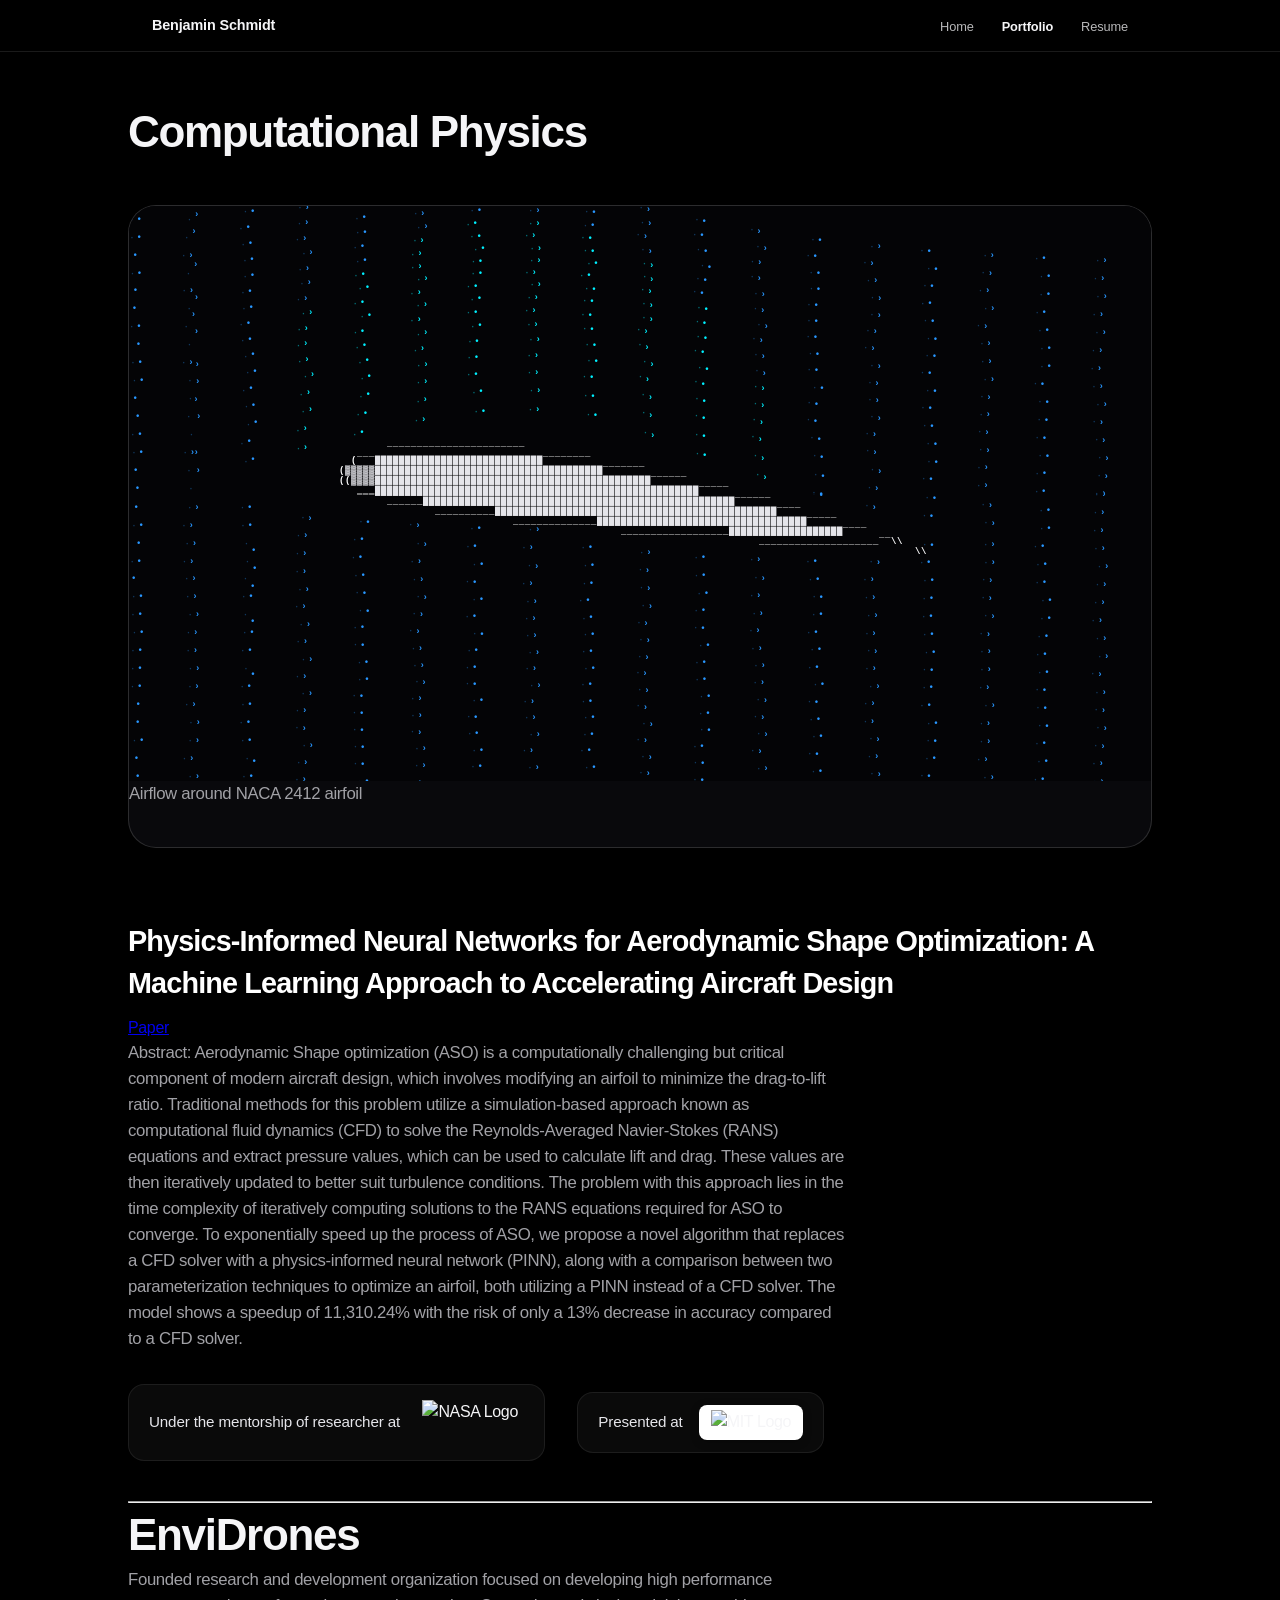
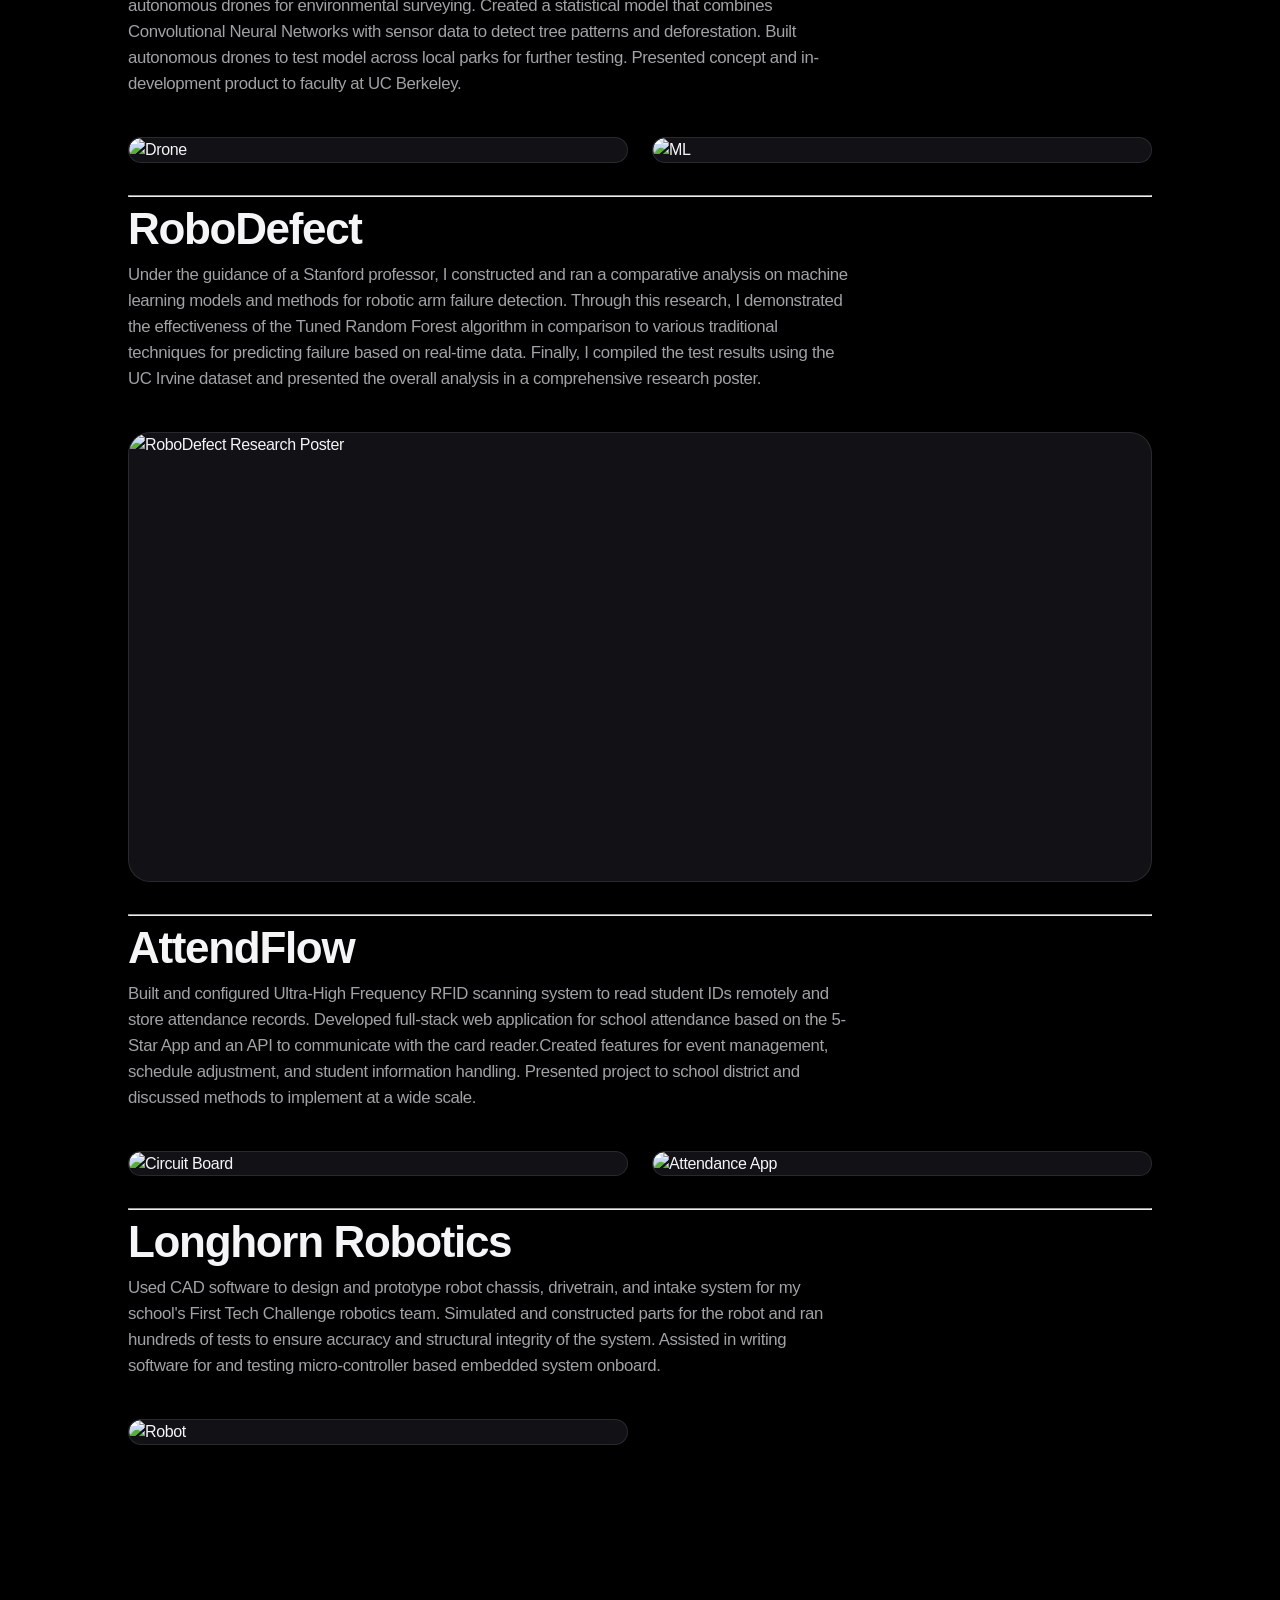
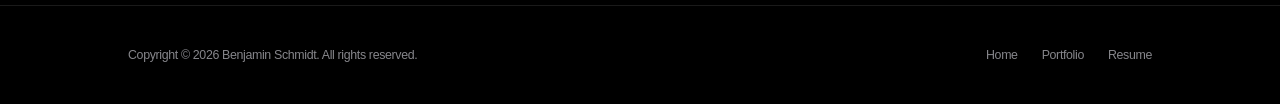
==== portfolio.html @ 420e0fbd "Add files via upload" ====
<!DOCTYPE html>
<html lang="en">

<head>
    <meta charset="UTF-8">
    <meta name="viewport" content="width=device-width, initial-scale=1.0">
    <title>Portfolio — Benjamin Schmidt</title>
    <meta name="description"
        content="Aerodynamic ASCII 2D Airfoil simulation & computational engineering portfolio by Benjamin Schmidt.">
    <link rel="stylesheet" href="style.css">
</head>

<body>
    <header class="apple-nav apple-nav-dark">
        <div class="nav-container">
            <a href="index.html" class="nav-brand">Benjamin Schmidt</a>
            <ul class="nav-menu">
                <li><a href="index.html" class="nav-link">Home</a></li>
                <li><a href="portfolio.html" class="nav-link active">Portfolio</a></li>
                <li><a href="resume.html" class="nav-link">Resume</a></li>
            </ul>
        </div>
    </header>

    <main class="apple-page-main">
        <div class="section-container">
            <div class="apple-page-header">

                <h1 class="apple-page-title">Computational Physics</h1>

                </p>
            </div>

            <div class="ascii-showcase-card">
                <div class="ascii-viewport-wrapper" id="canvasContainer">
                    <canvas id="asciiCanvas" class="ascii-canvas"></canvas>
                </div>
                <div class="sample-info-header">
                    <p class="sample-info-desc">
                        Airflow around NACA 2412 airfoil
                    </p>
                </div>
            </div>
            <section class="sample-info-section">
                <div class="sample-info-header">

                    <h4 class="sample-info-title">Physics-Informed Neural Networks for Aerodynamic Shape Optimization: A
                        Machine Learning Approach to Accelerating Aircraft Design
                    </h4> <a href="https://ieeexplore.ieee.org/document/11533008" target="_blank"
                        class="sample-info-header-link">Paper</a>
                    <p class="sample-info-desc">
                        Abstract: Aerodynamic Shape optimization (ASO) is a computationally challenging but critical
                        component of modern aircraft design, which involves modifying an airfoil to minimize the
                        drag-to-lift ratio. Traditional methods for this problem utilize a simulation-based approach
                        known as computational fluid dynamics (CFD) to solve the Reynolds-Averaged Navier-Stokes
                        (RANS) equations and extract pressure values, which can be used to calculate lift and drag.
                        These values are then iteratively updated to better suit turbulence conditions. The problem
                        with this approach lies in the time complexity of iteratively computing solutions to the
                        RANS equations required for ASO to converge. To exponentially speed up the process of ASO,
                        we propose a novel algorithm that replaces a CFD solver with a physics-informed neural
                        network (PINN), along with a comparison between two parameterization techniques to optimize
                        an airfoil, both utilizing a PINN instead of a CFD solver. The model shows a speedup of
                        11,310.24% with the risk of only a 13% decrease in accuracy compared to a CFD solver.
                    </p>
                    <div class="sample-info-affiliations">
                        <div class="affiliation-item">
                            <span class="affiliation-text">Under the mentorship of researcher at</span>
                            <div class="affiliation-logo-wrapper">
                                <img src="images/nasa_logo.png" alt="NASA Logo" class="affiliation-logo nasa-logo">
                            </div>
                        </div>
                        <div class="affiliation-item">
                            <span class="affiliation-text">Presented at</span>
                            <div class="affiliation-logo-wrapper logo-mit-bg">
                                <img src="images/mit_logo.png" alt="MIT Logo" class="affiliation-logo mit-logo">
                            </div>
                        </div>
                    </div>
                </div>
                <hr class="section-divider">

                <!-- EnviDrones Title Section -->


                <div class="apple-page-header">
                    <h1 class="apple-page-title">EnviDrones</h1>
                    <p class="sample-info-desc">
                        Founded research and development organization focused on developing high performance autonomous
                        drones for environmental surveying. Created a statistical model that combines Convolutional
                        Neural Networks with sensor data to detect tree patterns and deforestation. Built autonomous
                        drones to test model across local parks for further testing. Presented concept and
                        in-development product to faculty at UC Berkeley.
                    </p>
                </div>

                <div class="sample-info-grid" style="margin-bottom: 2rem;">
                    <div class="info-card" style="padding: 0; overflow: hidden;">
                        <img src="images/dronephoto.png" alt="Drone"
                            style="width: 100%; height: auto; display: block; border-radius: 12px;">
                    </div>
                    <div class="info-card" style="padding: 0; overflow: hidden;">
                        <img src="images/ML_model.jpg" alt="ML"
                            style="width: 100%; height: auto; display: block; border-radius: 12px;">
                    </div>
                </div>

                <hr class="section-divider">

                <!-- RoboDefect Title Section -->
                <div class="apple-page-header">
                    <h1 class="apple-page-title">RoboDefect</h1>
                    <p class="sample-info-desc">
                        Under the guidance of a Stanford professor, I constructed and ran a comparative analysis on
                        machine learning models and methods for robotic arm failure detection. Through this research, I
                        demonstrated the effectiveness of the Tuned Random Forest algorithm in comparison to various
                        traditional techniques for predicting failure based on real-time data. Finally, I compiled the
                        test results using the UC Irvine dataset and presented the overall analysis in a comprehensive
                        research poster.
                    </p>
                </div>

                <!-- RoboDefect Photo Box (Larger size container) -->
                <div class="sample-info-grid" style="margin-bottom: 2rem; grid-template-columns: 1fr;">
                    <div class="info-card" style="padding: 0; overflow: hidden; min-height: 450px;">
                        <img src="images/poster.png" alt="RoboDefect Research Poster"
                            style="width: 100%; height: 100%; object-fit: cover; display: block; border-radius: 12px;">
                    </div>
                </div>
                <hr class="section-divider">



                <div class="apple-page-header">
                    <h1 class="apple-page-title">AttendFlow</h1>
                    <p class="sample-info-desc">
                        Built and configured Ultra-High Frequency RFID scanning system to read student IDs remotely and
                        store attendance records. Developed full-stack web application for school attendance based on
                        the 5-Star App and an API to communicate with the card reader.Created features for event
                        management, schedule adjustment, and student information handling. Presented project to school
                        district and discussed methods to implement at a wide scale.
                    </p>
                </div>

                <div class="sample-info-grid" style="margin-bottom: 2rem;">
                    <div class="info-card" style="padding: 0; overflow: hidden;">
                        <img src="images/CircuitBoard.png" alt="Circuit Board"
                            style="width: 100%; height: auto; display: block; border-radius: 12px;">
                    </div>
                    <div class="info-card" style="padding: 0; overflow: hidden;">
                        <img src="images/AttendApp.png" alt="Attendance App"
                            style="width: 100%; height: auto; display: block; border-radius: 12px;">
                    </div>
                </div>
                <hr class="section-divider">
                <div class="apple-page-header">
                    <h1 class="apple-page-title">Longhorn Robotics</h1>
                    <p class="sample-info-desc">
                        Used CAD software to design and prototype robot chassis, drivetrain, and intake system for my
                        school's First Tech Challenge robotics team. Simulated and constructed parts for the robot and
                        ran hundreds of tests to ensure accuracy and structural integrity of the system. Assisted in
                        writing software for and testing micro-controller based embedded system onboard.

                    </p>
                </div>

                <div class="sample-info-grid" style="margin-bottom: 2rem;">
                    <div class="info-card" style="padding: 0; overflow: hidden;">
                        <img src="images/robot.png" alt="Robot"
                            style="width: 100%; height: auto; display: block; border-radius: 12px;">
                    </div>
                </div>
            </section>
        </div>
    </main>

    <footer class="apple-footer apple-footer-dark">
        <div class="footer-container">
            <div>Copyright &copy; 2026 Benjamin Schmidt. All rights reserved.</div>
            <ul class="footer-links">
                <li><a href="index.html">Home</a></li>
                <li><a href="portfolio.html">Portfolio</a></li>
                <li><a href="resume.html">Resume</a></li>
            </ul>
        </div>
    </footer>

    <script>
        class DecorativeNaca2412Engine {
            constructor(canvas) {
                this.canvas = canvas;
                this.ctx = canvas.getContext('2d');

                // Fixed Parameters
                this.alpha = 7.5; // Fixed 7.5 deg Angle of Attack
                this.numStreamlines = 32; // 32 continuous streamline channels
                this.particlesPerStreamline = 18; // 18 flowing points per streamline
                this.particles = [];

                this.cellW = 6;
                this.cellH = 10;
                this.cols = 0;
                this.rows = 0;

                this.init();
            }

            init() {
                this.resize();
                window.addEventListener('resize', () => this.resize());
                this.initParticles();
                this.animate();
            }

            resize() {
                const container = this.canvas.parentElement;
                const dpr = Math.min(window.devicePixelRatio || 1, 2);
                const rect = container.getBoundingClientRect();

                this.canvas.width = rect.width * dpr;
                this.canvas.height = rect.height * dpr;

                // High-density Monospace Grid metrics (6px x 10px) for wing body
                this.cellW = Math.max(5, Math.floor(6 * dpr));
                this.cellH = Math.max(9, Math.floor(10 * dpr));
                this.cols = Math.floor(this.canvas.width / this.cellW);
                this.rows = Math.floor(this.canvas.height / this.cellH);

                this.initParticles();
            }

            initParticles() {
                this.particles = [];
                for (let s = 0; s < this.numStreamlines; s++) {
                    const basePy = (s + 0.5) * (this.canvas.height / this.numStreamlines);
                    for (let p = 0; p < this.particlesPerStreamline; p++) {
                        const offsetPx = (p / this.particlesPerStreamline) * this.canvas.width;
                        this.particles.push({
                            streamlineIndex: s,
                            basePy: basePy,
                            px: (offsetPx + Math.random() * 8) % this.canvas.width,
                            speed: (0.42 + Math.random() * 0.05) * (this.canvas.width / 1000),
                            glyph: (p % 2 === 0) ? '•' : '›'
                        });
                    }
                }
            }

            // High-Resolution NACA 2412 Airfoil Geometry (m=0.02, p=0.4, t=0.12)
            sampleNaca2412(px, py) {
                const cx = this.canvas.width * 0.35;
                const cy = this.canvas.height * 0.50;
                const chord = this.canvas.width * 0.58; // Takes up 58% of canvas space!

                const relX = px - cx;
                const relY = py - cy;

                const rad = (this.alpha * Math.PI) / 180;
                // Rotate coordinates by 7.5 deg Angle of Attack
                const rotX = relX * Math.cos(rad) + relY * Math.sin(rad);
                const rotY = -relX * Math.sin(rad) + relY * Math.cos(rad);

                // Normalized chord coordinate (0 = LE, 1 = TE)
                const xc = rotX / chord + 0.25;
                if (xc < 0 || xc > 1.0) {
                    return { isInside: false, isBorder: false, xc: -1 };
                }

                const m = 0.02;
                const p = 0.4;
                const t = 0.12;

                // NACA Thickness Distribution
                const yt = 5 * t * (
                    0.2969 * Math.sqrt(xc) -
                    0.1260 * xc -
                    0.3516 * Math.pow(xc, 2) +
                    0.2843 * Math.pow(xc, 3) -
                    0.1015 * Math.pow(xc, 4)
                ) * chord;

                // NACA 2412 Camber Line
                let yc = 0;
                if (xc < p) {
                    yc = (m / (p * p)) * (2 * p * xc - xc * xc) * chord;
                } else {
                    yc = (m / Math.pow(1 - p, 2)) * ((1 - 2 * p) + 2 * p * xc - xc * xc) * chord;
                }

                const upperY = -yc - yt;
                const lowerY = -yc + yt;

                const isInside = rotY >= upperY && rotY <= lowerY;
                const distUpper = Math.abs(rotY - upperY);
                const distLower = Math.abs(rotY - lowerY);
                const minDist = Math.min(distUpper, distLower);
                const isBorder = minDist < (this.cellH * 0.80);

                return { isInside, isBorder, xc, rotY, upperY, lowerY, distUpper, distLower };
            }

            // Infinitely Smooth C-Infinity Aerodynamic Streamline Physics
            getSmoothStreamlinePos(px, basePy) {
                const cx = this.canvas.width * 0.35;
                const cy = this.canvas.height * 0.50;
                const chord = this.canvas.width * 0.58;

                const relX = (px - cx) / chord;
                const relY = (basePy - cy) / chord;

                let defY = 0;
                let speedBoost = 1.0;

                // Upper Suction Surface Deflection (Smooth Gaussian Curve)
                if (relY < 0 && relX > -0.5 && relX < 0.9) {
                    const crestDistX = relX - 0.05;
                    const crestDistY = relY * 1.5 + 0.1;
                    const crestBoost = Math.exp(-(crestDistX * crestDistX * 5.0 + crestDistY * crestDistY * 3.5));
                    defY -= crestBoost * (this.canvas.height * 0.14);
                    speedBoost += crestBoost * 0.65;
                }
                // Lower Pressure Surface Deflection (Smooth Compression)
                else if (relY >= 0 && relX > -0.4 && relX < 0.8) {
                    const lowerDistX = relX - 0.1;
                    const lowerDistY = relY * 1.5 - 0.1;
                    const compression = Math.exp(-(lowerDistX * lowerDistX * 4.5 + lowerDistY * lowerDistY * 3.0));
                    defY += compression * (this.canvas.height * 0.04);
                    speedBoost *= (1 - compression * 0.15);
                }

                // Downwash Deflection past Trailing Edge (Smooth Rational Sigmoid)
                if (relX > 0.20) {
                    const wakeX = relX - 0.20;
                    const downwash = (wakeX / (wakeX + 0.55)) * (this.canvas.height * 0.12);
                    defY += downwash;
                }

                return { py: basePy + defY, speedBoost };
            }

            updateParticles() {
                if (this.isPaused) return;

                for (const p of this.particles) {
                    const flow = this.getSmoothStreamlinePos(p.px, p.basePy);

                    // Continuous floating-point horizontal advancement
                    p.px += p.speed * flow.speedBoost * 2.2;

                    // Continuous wrap-around to restart along the exact same streamline
                    if (p.px >= this.canvas.width) {
                        p.px = 0;
                    }
                }
            }

            render() {
                // Dark obsidian canvas background
                this.ctx.fillStyle = '#040406';
                this.ctx.fillRect(0, 0, this.canvas.width, this.canvas.height);

                const fontSize = Math.floor(this.cellH * 0.95);
                this.ctx.font = `600 ${fontSize}px ui-monospace, SFMono-Regular, Menlo, Consolas, monospace`;
                this.ctx.textBaseline = 'top';

                // 1. RENDER SOLID HIGH-RESOLUTION NACA 2412 AIRFOIL WING BODY
                for (let r = 0; r < this.rows; r++) {
                    for (let c = 0; c < this.cols; c++) {
                        const px = (c + 0.5) * this.cellW;
                        const py = (r + 0.5) * this.cellH;
                        const sample = this.sampleNaca2412(px, py);

                        if (sample.isInside) {
                            let ch = '';
                            let color = '';

                            if (sample.isBorder) {
                                if (sample.xc < 0.03) ch = '(';
                                else if (sample.xc > 0.94) ch = '\\';
                                else if (sample.distUpper < sample.distLower) ch = '¯';
                                else ch = '_';
                                color = '#ffffff';
                            } else {
                                ch = sample.xc < 0.06 ? '▓' : '█';
                                color = '#e5e5ea';
                            }

                            if (ch) {
                                this.ctx.fillStyle = color;
                                this.ctx.fillText(ch, c * this.cellW, r * this.cellH);
                            }
                        }
                    }
                }

                // 2. RENDER STREAMLINE FLOW PARTICLES (SUB-PIXEL CONTINUOUS FLOATING-POINT MOTION)
                for (const p of this.particles) {
                    const flow = this.getSmoothStreamlinePos(p.px, p.basePy);
                    const py = flow.py;

                    // Don't draw flow particles if they pass directly through the solid wing body
                    const sample = this.sampleNaca2412(p.px, py);
                    if (sample.isInside) continue;

                    // Main flowing point
                    const color = flow.speedBoost > 1.25 ? '#00f0ff' : '#2997ff';
                    this.ctx.fillStyle = color;
                    this.ctx.fillText(p.glyph, p.px, py);

                    // Subtle trailing point dot
                    const trailPx = p.px - this.cellW * 1.2;
                    if (trailPx > 0) {
                        const trailFlow = this.getSmoothStreamlinePos(trailPx, p.basePy);
                        const trailColor = flow.speedBoost > 1.25
                            ? 'rgba(0, 240, 255, 0.45)'
                            : 'rgba(41, 151, 255, 0.35)';
                        this.ctx.fillStyle = trailColor;
                        this.ctx.fillText('·', trailPx, trailFlow.py);
                    }
                }
            }

            animate() {
                this.updateParticles();
                this.render();
                requestAnimationFrame(() => this.animate());
            }
        }

        // Initialize Decorative Engine on DOM Ready
        document.addEventListener('DOMContentLoaded', () => {
            const canvas = document.getElementById('asciiCanvas');
            if (canvas) {
                new DecorativeNaca2412Engine(canvas);
            }
        });
    </script>
</body>

</html>
---- style.css ----
/* Apple UI Design System */
:root {
    --apple-font: -apple-system, BlinkMacSystemFont, "SF Pro Display", "SF Pro Text", "Helvetica Neue", Helvetica, Arial, sans-serif;
    --apple-bg-dark: #000000;
    --apple-bg-dark-secondary: #0c0c0e;
    --apple-bg-light: #f5f5f7;
    --apple-card-bg: #ffffff;
    --apple-card-dark: #1c1c1e;
    --apple-text-dark: #1d1d1f;
    --apple-text-muted: #86868b;
    --apple-text-light: #f5f5f7;
    --apple-text-light-muted: #a1a1a6;
    --apple-blue: #0071e3;
    --apple-blue-hover: #0077ed;
    --apple-border-light: rgba(0, 0, 0, 0.08);
    --apple-border-dark: rgba(255, 255, 255, 0.12);
    --apple-shadow: 0 4px 20px rgba(0, 0, 0, 0.04);
    --apple-shadow-hover: 0 12px 36px rgba(0, 0, 0, 0.08);
    --apple-shadow-hero: 0 24px 60px rgba(0, 0, 0, 0.5);
    --apple-nav-height: 52px;
}

*,
*::before,
*::after {
    margin: 0;
    padding: 0;
    box-sizing: border-box;
}

html {
    scroll-behavior: smooth;
    font-size: 16px;
}

body {
    font-family: var(--apple-font);
    background-color: var(--apple-bg-dark);
    color: var(--apple-text-light);
    line-height: 1.47059;
    letter-spacing: -0.022em;
    -webkit-font-smoothing: antialiased;
    -moz-osx-font-smoothing: grayscale;
}

/* Translucent Apple Navigation Bar */
.apple-nav {
    position: fixed;
    top: 0;
    left: 0;
    right: 0;
    height: var(--apple-nav-height);
    z-index: 9999;
    transition: background-color 0.3s ease, border-color 0.3s ease;
}

.apple-nav-dark {
    background: rgba(0, 0, 0, 0.72);
    -webkit-backdrop-filter: saturate(180%) blur(20px);
    backdrop-filter: saturate(180%) blur(20px);
    border-bottom: 1px solid rgba(255, 255, 255, 0.1);
    color: var(--apple-text-light);
}

.apple-nav-light {
    background: rgba(255, 255, 255, 0.8);
    -webkit-backdrop-filter: saturate(180%) blur(20px);
    backdrop-filter: saturate(180%) blur(20px);
    border-bottom: 1px solid rgba(0, 0, 0, 0.08);
    color: var(--apple-text-dark);
}

.nav-container {
    max-width: 1024px;
    height: 100%;
    margin: 0 auto;
    padding: 0 1.5rem;
    display: flex;
    justify-content: space-between;
    align-items: center;
}

.nav-brand {
    font-size: 0.9rem;
    font-weight: 600;
    letter-spacing: -0.01em;
    text-decoration: none;
    color: inherit;
    transition: opacity 0.2s ease;
}

.nav-brand:hover {
    opacity: 0.7;
}

.nav-menu {
    display: flex;
    align-items: center;
    gap: 1.75rem;
    list-style: none;
}

.nav-link {
    font-size: 0.8rem;
    font-weight: 400;
    letter-spacing: -0.01em;
    text-decoration: none;
    color: inherit;
    opacity: 0.75;
    transition: opacity 0.2s ease, color 0.2s ease;
    padding: 0.25rem 0;
}

.nav-link:hover {
    opacity: 1;
}

.nav-link.active {
    opacity: 1;
    font-weight: 600;
}

/* Apple Hero Section (Dark Canvas Reveal) */
.apple-hero {
    position: relative;
    background-color: var(--apple-bg-dark);
    color: var(--apple-text-light);
    padding: calc(var(--apple-nav-height) + 4rem) 1.5rem 5rem;
    overflow: hidden;
}

.hero-wrapper {
    max-width: 1024px;
    margin: 0 auto;
    text-align: center;
}

.eyebrow-badge {
    display: inline-block;
    font-size: 0.7rem;
    font-weight: 600;
    text-transform: uppercase;
    letter-spacing: 0.08em;
    color: #a1a1a6;
    background: rgba(255, 255, 255, 0.08);
    border: 1px solid rgba(255, 255, 255, 0.12);
    padding: 0.35rem 1rem;
    border-radius: 9999px;
    margin-bottom: 1.75rem;
}

.hero-headline {
    font-size: clamp(2.75rem, 5.5vw, 4.75rem);
    font-weight: 700;
    line-height: 1.06;
    letter-spacing: -0.035em;
    margin-bottom: 1.25rem;
    color: #f5f5f7;
    min-height: 1.1em;
}

.typing-cursor {
    display: inline-block;
    color: var(--apple-blue);
    font-weight: 300;
    margin-left: 2px;
    animation: blinkCursor 0.9s infinite;
}

@keyframes blinkCursor {

    0%,
    100% {
        opacity: 1;
    }

    50% {
        opacity: 0;
    }
}

.hero-subhead {
    font-size: 1.25rem;
    line-height: 1.5;
    color: var(--apple-text-light-muted);
    font-weight: 400;
    max-width: 640px;
    margin: 0 auto 3.5rem;
    letter-spacing: -0.015em;
}

/* Hero Glass Showcase Card (Split Screen Option) */
.hero-showcase {
    position: relative;
    max-width: 960px;
    margin: 0 auto;
    border-radius: 28px;
    overflow: hidden;
    background: var(--apple-bg-dark-secondary);
    border: 1px solid rgba(255, 255, 255, 0.14);
    box-shadow: var(--apple-shadow-hero);
    aspect-ratio: 16 / 9;
}

.hero-showcase-split {
    display: flex;
}

.split-pane {
    flex: 1;
    position: relative;
    overflow: hidden;
    height: 100%;
}

.split-pane img {
    width: 100%;
    height: 100%;
    object-fit: cover;
    display: block;
    transition: transform 0.8s cubic-bezier(0.16, 1, 0.3, 1);
}

.split-pane:hover img {
    transform: scale(1.05);
}

.split-divider {
    width: 2px;
    background: rgba(255, 255, 255, 0.25);
    z-index: 10;
    height: 100%;
    box-shadow: 0 0 12px rgba(0, 0, 0, 0.6);
    -webkit-backdrop-filter: blur(4px);
    backdrop-filter: blur(4px);
}

.split-pane-overlay {
    position: absolute;
    bottom: 0;
    left: 0;
    right: 0;
    padding: 1.75rem;
    background: linear-gradient(to top, rgba(0, 0, 0, 0.88) 0%, rgba(0, 0, 0, 0) 100%);
    text-align: left;
    z-index: 5;
    pointer-events: none;
}

.overlay-tag {
    font-size: 0.7rem;
    font-weight: 600;
    text-transform: uppercase;
    letter-spacing: 0.06em;
    color: var(--apple-blue);
    margin-bottom: 0.25rem;
}

.overlay-title {
    font-size: 1.15rem;
    font-weight: 600;
    color: #ffffff;
}

/* Apple Mission Section */
.apple-mission {
    padding: 7rem 1.5rem;
    background-color: var(--apple-bg-light);
}

.mission-container {
    max-width: 1024px;
    margin: 0 auto;
    display: grid;
    grid-template-columns: 1fr 1fr;
    gap: 4rem;
    align-items: center;
}

.mission-heading {
    font-size: clamp(2.2rem, 3.5vw, 3rem);
    font-weight: 700;
    line-height: 1.1;
    letter-spacing: -0.03em;
    color: var(--apple-text-dark);
}

.mission-body {
    font-size: 1.15rem;
    line-height: 1.6;
    color: var(--apple-text-muted);
    font-weight: 400;
}

/* Bento Box Grid Section ("What I Do") */
.apple-bento-section {
    padding: 2rem 1.5rem 8rem;
    background-color: var(--apple-bg-light);
}

.section-container {
    max-width: 1024px;
    margin: 0 auto;
}

.bento-header {
    margin-bottom: 3rem;
}

.bento-title {
    font-size: 2.5rem;
    font-weight: 700;
    letter-spacing: -0.03em;
    color: var(--apple-text-dark);
}

.bento-subtitle {
    font-size: 1.1rem;
    color: var(--apple-text-muted);
    margin-top: 0.5rem;
}

/* Bento Grid */
.bento-grid {
    display: grid;
    grid-template-columns: repeat(3, 1fr);
    gap: 1.5rem;
}

.bento-card {
    background: var(--apple-card-bg);
    border-radius: 24px;
    padding: 2.5rem;
    border: 1px solid var(--apple-border-light);
    box-shadow: var(--apple-shadow);
    transition: transform 0.35s cubic-bezier(0.16, 1, 0.3, 1), box-shadow 0.35s cubic-bezier(0.16, 1, 0.3, 1);
    display: flex;
    flex-direction: column;
    justify-content: space-between;
    min-height: 280px;
    position: relative;
    overflow: hidden;
}

.bento-card:hover {
    transform: translateY(-4px);
    box-shadow: var(--apple-shadow-hover);
}

.bento-card-wide {
    grid-column: span 2;
    background: linear-gradient(135deg, #ffffff 0%, #f8f9fa 100%);
}

.bento-card-dark {
    background: #161617;
    color: #f5f5f7;
    border-color: rgba(255, 255, 255, 0.1);
}

.bento-card-dark .bento-description {
    color: #a1a1a6;
}

.bento-icon {
    width: 44px;
    height: 44px;
    border-radius: 12px;
    background: rgba(0, 113, 227, 0.08);
    color: var(--apple-blue);
    display: flex;
    align-items: center;
    justify-content: center;
    font-size: 1.25rem;
    margin-bottom: 1.5rem;
}

.bento-card-dark .bento-icon {
    background: rgba(255, 255, 255, 0.1);
    color: #ffffff;
}

.bento-category {
    font-size: 0.725rem;
    font-weight: 600;
    text-transform: uppercase;
    letter-spacing: 0.06em;
    color: var(--apple-blue);
    margin-bottom: 0.5rem;
}

.bento-card-dark .bento-category {
    color: #2997ff;
}

.bento-card-title {
    font-size: 1.35rem;
    font-weight: 700;
    letter-spacing: -0.02em;
    color: inherit;
    margin-bottom: 0.75rem;
}

.bento-description {
    font-size: 0.95rem;
    line-height: 1.55;
    color: var(--apple-text-muted);
}

/* Blank Apple Content Card for Portfolio & Resume */
.apple-page-main {
    padding-top: calc(var(--apple-nav-height) + 3rem);
    padding-bottom: 6rem;
    min-height: 85vh;
}

.apple-page-header {
    margin-bottom: 2.5rem;
}

.apple-page-title {
    font-size: 2.75rem;
    font-weight: 700;
    letter-spacing: -0.03em;
    color: #f5f5f7;
}

.apple-frosted-card {
    background: #121215;
    border-radius: 28px;
    border: 1px solid rgba(255, 255, 255, 0.12);
    box-shadow: 0 12px 40px rgba(0, 0, 0, 0.6);
    padding: 5rem 2rem;
    text-align: center;
    min-height: 400px;
    display: flex;
    flex-direction: column;
    align-items: center;
    justify-content: center;
}

.apple-placeholder-icon {
    width: 64px;
    height: 64px;
    border-radius: 18px;
    background: rgba(255, 255, 255, 0.08);
    color: var(--apple-blue);
    border: 1px solid rgba(255, 255, 255, 0.12);
    display: flex;
    align-items: center;
    justify-content: center;
    font-size: 1.75rem;
    margin-bottom: 1.25rem;
}

.apple-placeholder-text {
    font-size: 1.1rem;
    color: #a1a1a6;
    font-weight: 400;
}

/* Apple Minimal Footer */
.apple-footer {
    padding: 2.5rem 1.5rem;
    background-color: var(--apple-bg-light);
    border-top: 1px solid var(--apple-border-light);
}

.footer-container {
    max-width: 1024px;
    margin: 0 auto;
    display: flex;
    justify-content: space-between;
    align-items: center;
    font-size: 0.775rem;
    color: var(--apple-text-muted);
}

.footer-links {
    display: flex;
    gap: 1.5rem;
    list-style: none;
}

.footer-links a {
    color: inherit;
    text-decoration: none;
    transition: color 0.2s ease;
}

.footer-links a:hover {
    color: var(--apple-text-dark);
}

.apple-footer-dark {
    background-color: var(--apple-bg-dark);
    border-top: 1px solid rgba(255, 255, 255, 0.1);
    color: var(--apple-text-light-muted);
}

.apple-footer-dark .footer-links a:hover {
    color: var(--apple-text-light);
}

/* ASCII Airfoil Visualizer & Aerodynamics Showcase */
.ascii-showcase-card {
    background: #09090c;
    border-radius: 28px;
    border: 1px solid rgba(255, 255, 255, 0.14);
    box-shadow: 0 20px 60px rgba(0, 0, 0, 0.7), inset 0 1px 0 rgba(255, 255, 255, 0.1);
    overflow: hidden;
    margin-bottom: 3.5rem;
    position: relative;
}

.ascii-header-bar {
    display: flex;
    justify-content: space-between;
    align-items: center;
    padding: 1.25rem 1.75rem;
    background: rgba(18, 18, 24, 0.85);
    -webkit-backdrop-filter: blur(12px);
    backdrop-filter: blur(12px);
    border-bottom: 1px solid rgba(255, 255, 255, 0.08);
}

.ascii-header-title {
    display: flex;
    align-items: center;
    gap: 0.75rem;
    font-size: 1.1rem;
    font-weight: 600;
    color: #f5f5f7;
    letter-spacing: -0.015em;
}

.ascii-badge {
    font-size: 0.65rem;
    font-weight: 700;
    text-transform: uppercase;
    letter-spacing: 0.08em;
    padding: 0.25rem 0.6rem;
    border-radius: 9999px;
    background: rgba(0, 113, 227, 0.2);
    color: #2997ff;
    border: 1px solid rgba(41, 151, 255, 0.3);
}

.ascii-status-indicator {
    display: flex;
    align-items: center;
    gap: 0.5rem;
    font-size: 0.75rem;
    color: var(--apple-text-light-muted);
    font-family: ui-monospace, SFMono-Regular, Menlo, Consolas, monospace;
}

.status-dot {
    width: 8px;
    height: 8px;
    border-radius: 50%;
    background-color: #30d158;
    box-shadow: 0 0 10px #30d158;
    animation: pulseDot 2s infinite;
}

@keyframes pulseDot {

    0%,
    100% {
        opacity: 1;
        transform: scale(1);
    }

    50% {
        opacity: 0.4;
        transform: scale(0.85);
    }
}

/* ASCII Canvas Viewport (Expanded Decorative Display) */
.ascii-viewport-wrapper {
    position: relative;
    width: 100%;
    aspect-ratio: 16 / 9;
    min-height: 480px;
    max-height: 640px;
    background: #040406;
    display: flex;
    align-items: center;
    justify-content: center;
    overflow: hidden;
    user-select: none;
}

.ascii-canvas {
    width: 100%;
    height: 100%;
    display: block;
    image-rendering: pixelated;
}

.telemetry-item:last-child {
    border-right: none;
}

.telemetry-label {
    font-size: 0.68rem;
    font-weight: 600;
    text-transform: uppercase;
    letter-spacing: 0.05em;
    color: var(--apple-text-light-muted);
}

.telemetry-value {
    font-size: 1.3rem;
    font-weight: 700;
    color: #ffffff;
    font-family: ui-monospace, SFMono-Regular, Menlo, Consolas, monospace;
    letter-spacing: -0.02em;
}

.telemetry-unit {
    font-size: 0.75rem;
    font-weight: 400;
    color: #86868b;
    margin-left: 0.15rem;
}

.telemetry-highlight-blue {
    color: #2997ff;
}

.telemetry-highlight-green {
    color: #30d158;
}

.telemetry-highlight-amber {
    color: #ff9500;
}

/* Control Panel */
.ascii-controls-panel {
    padding: 1.5rem 1.75rem;
    background: #0c0c10;
    display: grid;
    grid-template-columns: 1fr 1fr;
    gap: 1.5rem 2rem;
    align-items: center;
}

.control-group {
    display: flex;
    flex-direction: column;
    gap: 0.5rem;
}

.control-label-row {
    display: flex;
    justify-content: space-between;
    align-items: center;
    font-size: 0.8rem;
    font-weight: 500;
    color: var(--apple-text-light);
}

.control-value-display {
    font-size: 0.8rem;
    font-weight: 600;
    font-family: ui-monospace, SFMono-Regular, Menlo, Consolas, monospace;
    color: #2997ff;
    background: rgba(41, 151, 255, 0.12);
    padding: 0.15rem 0.5rem;
    border-radius: 4px;
}

/* Custom Range Slider */
.ascii-slider {
    -webkit-appearance: none;
    appearance: none;
    width: 100%;
    height: 6px;
    border-radius: 3px;
    background: rgba(255, 255, 255, 0.15);
    outline: none;
    transition: background 0.2s ease;
}

.ascii-slider:hover {
    background: rgba(255, 255, 255, 0.25);
}

.ascii-slider::-webkit-slider-thumb {
    -webkit-appearance: none;
    appearance: none;
    width: 18px;
    height: 18px;
    border-radius: 50%;
    background: #2997ff;
    border: 2px solid #ffffff;
    cursor: pointer;
    box-shadow: 0 2px 8px rgba(0, 0, 0, 0.4);
    transition: transform 0.15s ease, background-color 0.15s ease;
}

.ascii-slider::-webkit-slider-thumb:hover {
    transform: scale(1.15);
    background: #0077ed;
}

/* Button & Dropdown Controls */
.control-buttons-row {
    grid-column: span 2;
    display: flex;
    justify-content: space-between;
    align-items: center;
    gap: 1rem;
    padding-top: 0.75rem;
    border-top: 1px solid rgba(255, 255, 255, 0.08);
    flex-wrap: wrap;
}

.btn-toggle-group {
    display: flex;
    background: rgba(255, 255, 255, 0.06);
    padding: 0.25rem;
    border-radius: 10px;
    border: 1px solid rgba(255, 255, 255, 0.08);
}

.btn-toggle {
    background: transparent;
    border: none;
    color: #a1a1a6;
    font-size: 0.75rem;
    font-weight: 500;
    padding: 0.4rem 0.85rem;
    border-radius: 8px;
    cursor: pointer;
    transition: all 0.2s ease;
}

.btn-toggle:hover {
    color: #ffffff;
}

.btn-toggle.active {
    background: #2997ff;
    color: #ffffff;
    box-shadow: 0 2px 8px rgba(0, 113, 227, 0.4);
}

.ascii-select {
    background: rgba(255, 255, 255, 0.08);
    border: 1px solid rgba(255, 255, 255, 0.12);
    color: #ffffff;
    padding: 0.4rem 0.85rem;
    border-radius: 8px;
    font-size: 0.78rem;
    font-family: inherit;
    outline: none;
    cursor: pointer;
}

.ascii-select option {
    background: #1c1c1e;
    color: #ffffff;
}

.btn-action {
    display: inline-flex;
    align-items: center;
    gap: 0.4rem;
    background: rgba(255, 255, 255, 0.1);
    border: 1px solid rgba(255, 255, 255, 0.14);
    color: #ffffff;
    font-size: 0.78rem;
    font-weight: 500;
    padding: 0.45rem 0.95rem;
    border-radius: 8px;
    cursor: pointer;
    transition: all 0.2s ease;
}

.btn-action:hover {
    background: rgba(255, 255, 255, 0.18);
}

/* Sample Information Section */
.sample-info-section {
    padding-top: 1rem;
    padding-bottom: 2rem;
}

.sample-info-header {
    margin-bottom: 2.5rem;
    text-align: left;
}

.sample-info-eyebrow {
    font-size: 0.725rem;
    font-weight: 600;
    text-transform: uppercase;
    letter-spacing: 0.08em;
    color: #2997ff;
    margin-bottom: 0.5rem;
}

.sample-info-title {
    font-size: 1.8rem;
    font-weight: 700;
    letter-spacing: -0.03em;
    color: #ffffff;
    margin-bottom: 0.75rem;
}

.sample-info-desc {
    font-size: 1.05rem;
    color: #a1a1a6;
    max-width: 720px;
    line-height: 1.55;
}

.sample-info-affiliations {
    display: flex;
    flex-wrap: wrap;
    align-items: center;
    gap: 1.25rem 2rem;
    margin-top: 2rem;
}

.affiliation-item {
    display: flex;
    align-items: center;
    gap: 1rem;
    background: rgba(255, 255, 255, 0.04);
    border: 1px solid rgba(255, 255, 255, 0.08);
    padding: 0.75rem 1.25rem;
    border-radius: 16px;
    backdrop-filter: blur(10px);
    -webkit-backdrop-filter: blur(10px);
    transition: background 0.3s ease, border-color 0.3s ease, transform 0.3s cubic-bezier(0.16, 1, 0.3, 1);
}

.affiliation-item:hover {
    background: rgba(255, 255, 255, 0.07);
    border-color: rgba(255, 255, 255, 0.16);
    transform: translateY(-2px);
}

.affiliation-text {
    font-size: 0.95rem;
    font-weight: 500;
    color: #e5e5ea;
    letter-spacing: -0.01em;
}

.affiliation-logo-wrapper {
    display: inline-flex;
    align-items: center;
    justify-content: center;
    padding: 0.2rem 0.4rem;
}

.affiliation-logo-wrapper.logo-mit-bg {
    background: #ffffff;
    padding: 0.35rem 0.75rem;
    border-radius: 8px;
    box-shadow: 0 2px 8px rgba(0, 0, 0, 0.25);
}

.affiliation-logo {
    display: block;
    object-fit: contain;
}

.nasa-logo {
    height: 44px;
    width: auto;
}

.mit-logo {
    height: 24px;
    width: auto;
}

.sample-info-grid {
    display: grid;
    grid-template-columns: repeat(2, 1fr);
    gap: 1.5rem;
}

.info-card {
    background: #121216;
    border: 1px solid rgba(255, 255, 255, 0.1);
    border-radius: 22px;
    padding: 2rem;
    display: flex;
    flex-direction: column;
    justify-content: space-between;
    transition: transform 0.3s cubic-bezier(0.16, 1, 0.3, 1), border-color 0.3s ease, box-shadow 0.3s ease;
}

.info-card:hover {
    transform: translateY(-4px);
    border-color: rgba(255, 255, 255, 0.2);
    box-shadow: 0 12px 30px rgba(0, 0, 0, 0.5);
}

.info-card-full {
    grid-column: span 2;
}

.info-card-icon {
    width: 42px;
    height: 42px;
    border-radius: 12px;
    background: rgba(41, 151, 255, 0.12);
    color: #2997ff;
    display: flex;
    align-items: center;
    justify-content: center;
    font-size: 1.2rem;
    margin-bottom: 1.25rem;
    border: 1px solid rgba(41, 151, 255, 0.2);
}

.info-card-tag {
    font-size: 0.68rem;
    font-weight: 600;
    text-transform: uppercase;
    letter-spacing: 0.06em;
    color: #2997ff;
    margin-bottom: 0.35rem;
}

.info-card-heading {
    font-size: 1.3rem;
    font-weight: 600;
    color: #ffffff;
    letter-spacing: -0.02em;
    margin-bottom: 0.75rem;
}

.info-card-body {
    font-size: 0.925rem;
    line-height: 1.6;
    color: #a1a1a6;
    margin-bottom: 1.25rem;
}

.info-specs-list {
    list-style: none;
    display: flex;
    flex-direction: column;
    gap: 0.6rem;
    border-top: 1px solid rgba(255, 255, 255, 0.08);
    padding-top: 1rem;
    margin-top: auto;
}

.info-spec-item {
    display: flex;
    justify-content: space-between;
    font-size: 0.8rem;
}

.spec-name {
    color: #86868b;
}

.spec-value {
    color: #ffffff;
    font-family: ui-monospace, SFMono-Regular, Menlo, Consolas, monospace;
    font-weight: 600;
}

/* Responsive Media Queries */
@media (max-width: 900px) {
    .bento-grid {
        grid-template-columns: repeat(2, 1fr);
    }

    .bento-card-wide {
        grid-column: span 2;
    }

    .mission-container {
        grid-template-columns: 1fr;
        gap: 2rem;
    }

    .ascii-telemetry-bar {
        grid-template-columns: repeat(3, 1fr);
    }

    .telemetry-item:nth-child(3) {
        border-right: none;
    }

    .ascii-controls-panel {
        grid-template-columns: 1fr;
    }

    .control-buttons-row {
        grid-column: span 1;
    }

    .sample-info-grid {
        grid-template-columns: 1fr;
    }

    .info-card-full {
        grid-column: span 1;
    }
}

@media (max-width: 640px) {
    .bento-grid {
        grid-template-columns: 1fr;
    }

    .bento-card-wide {
        grid-column: span 1;
    }

    .footer-container {
        flex-direction: column;
        gap: 1rem;
        text-align: center;
    }

    .hero-showcase {
        aspect-ratio: 4 / 3;
    }

    .hero-showcase-split {
        flex-direction: column;
        aspect-ratio: auto;
        min-height: 540px;
    }

    .split-divider {
        width: 100%;
        height: 2px;
    }

    .ascii-telemetry-bar {
        grid-template-columns: repeat(2, 1fr);
    }

    .telemetry-item {
        border-right: none;
        border-bottom: 1px solid rgba(255, 255, 255, 0.06);
    }
}
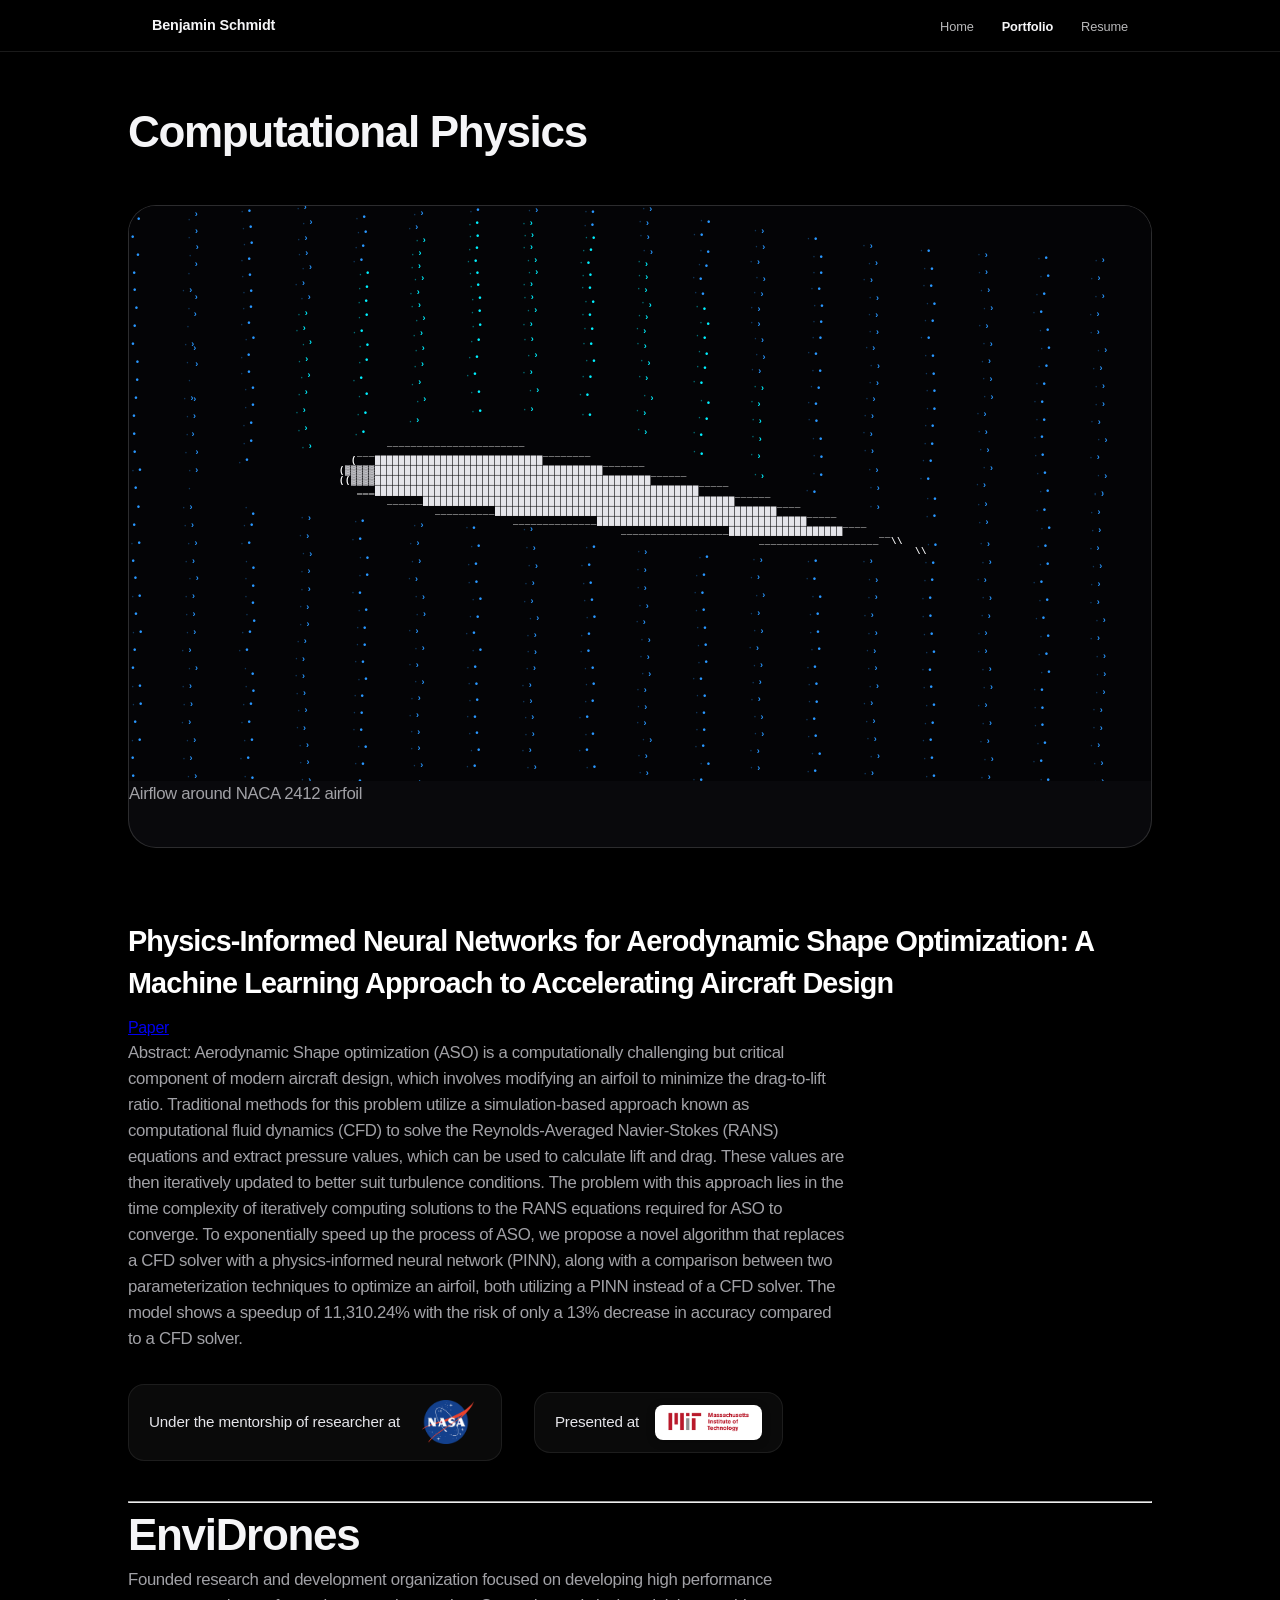
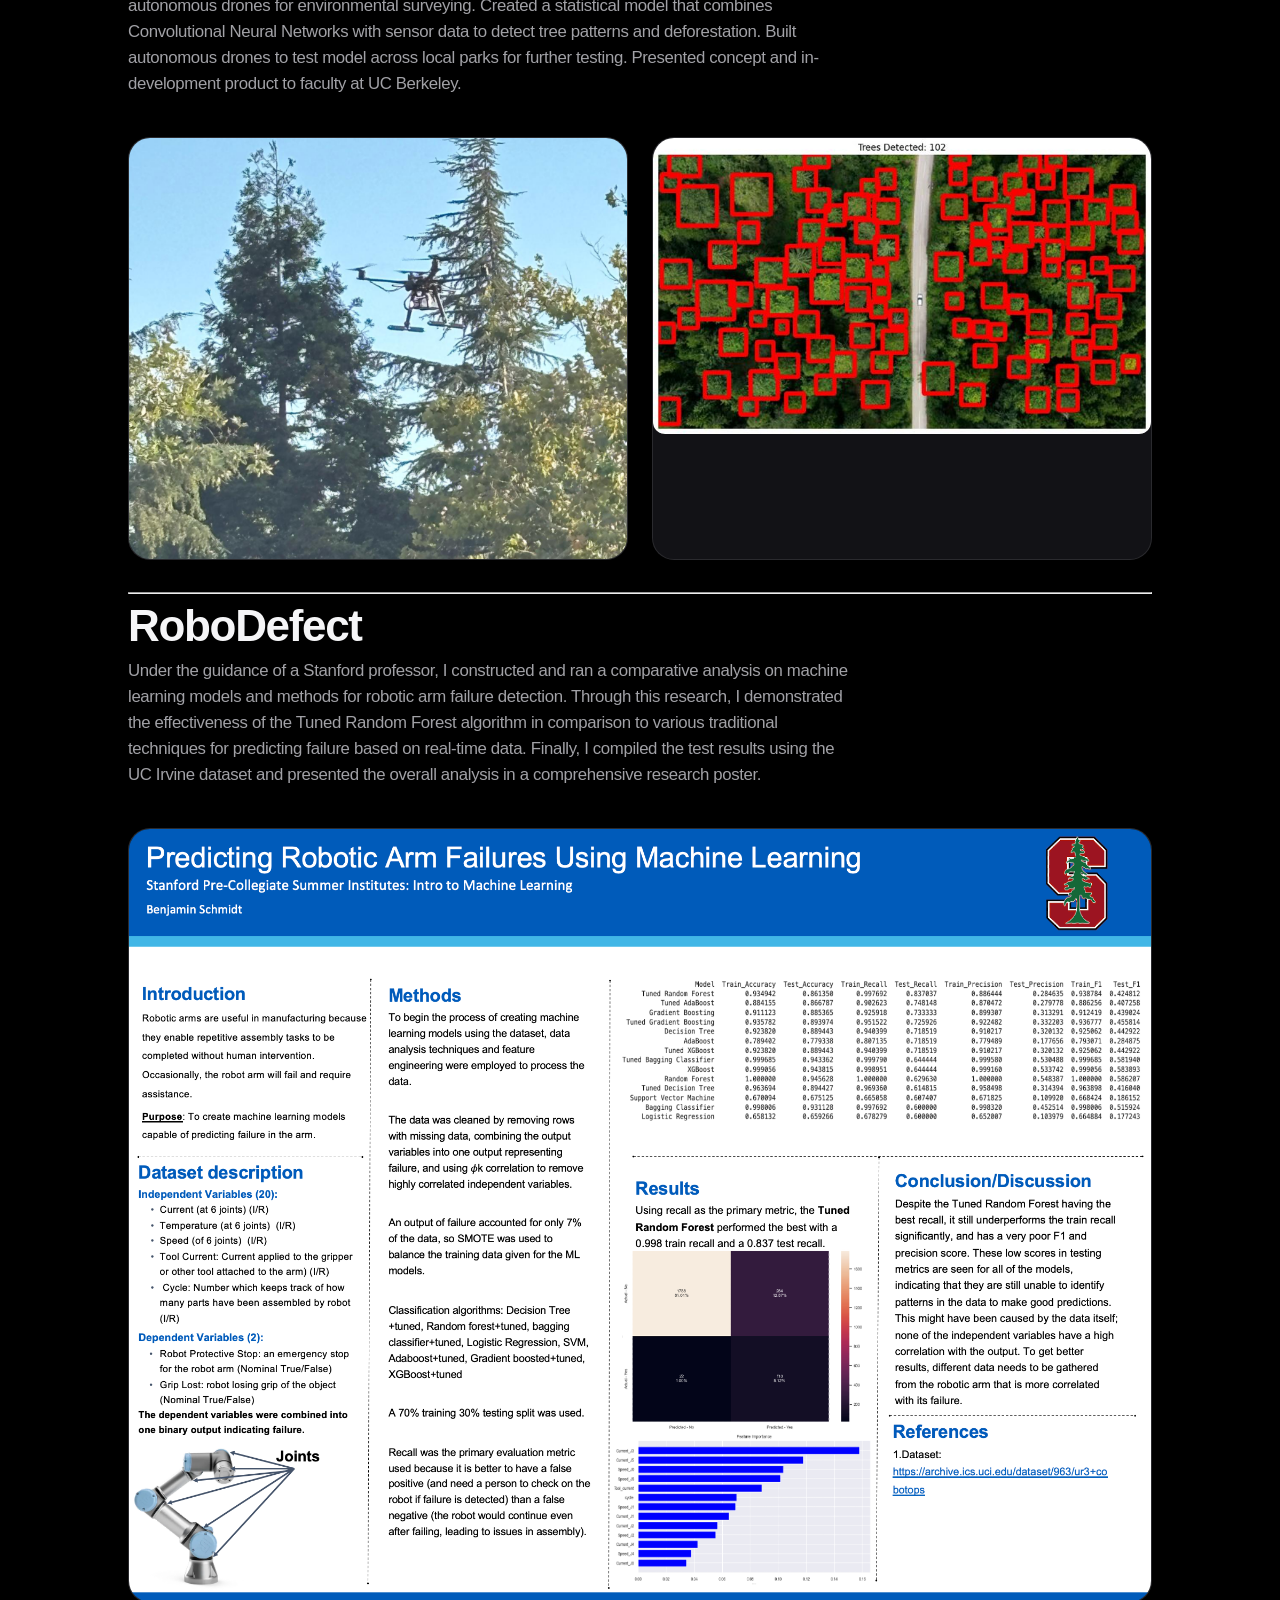
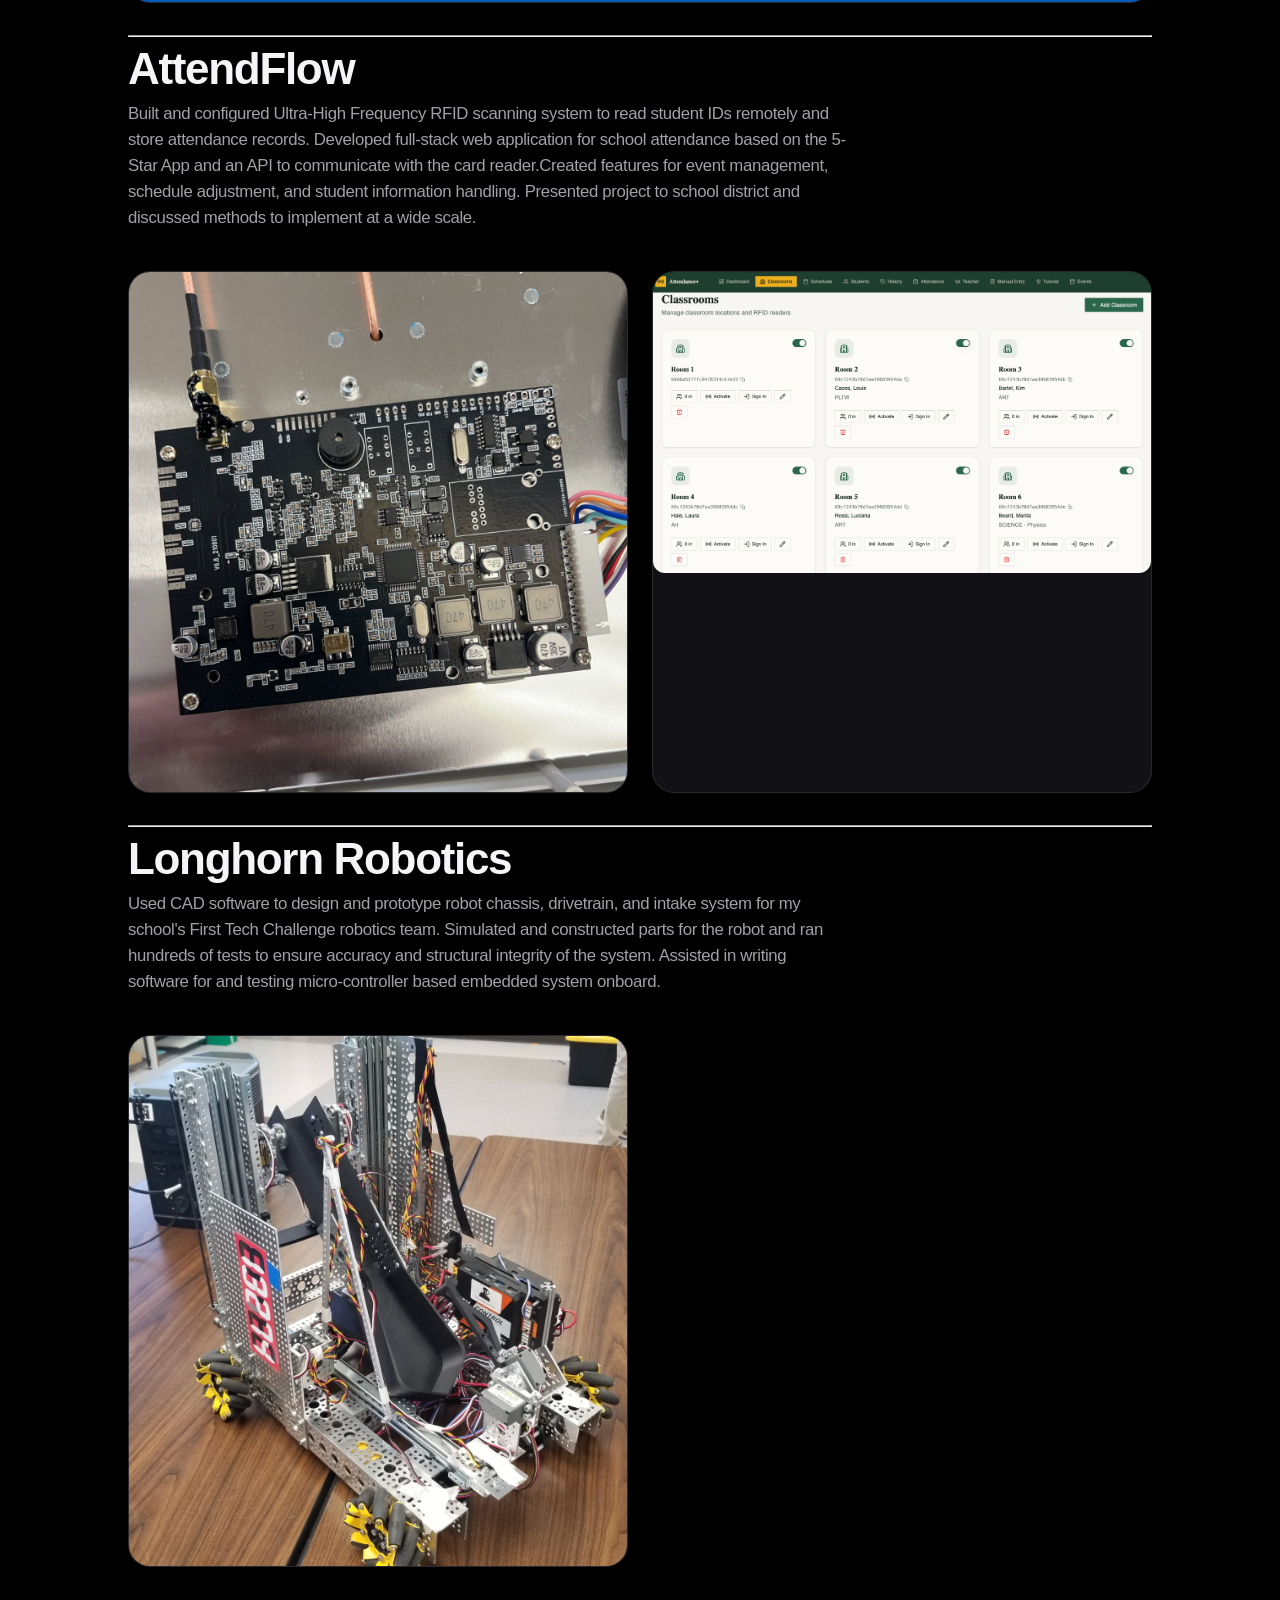
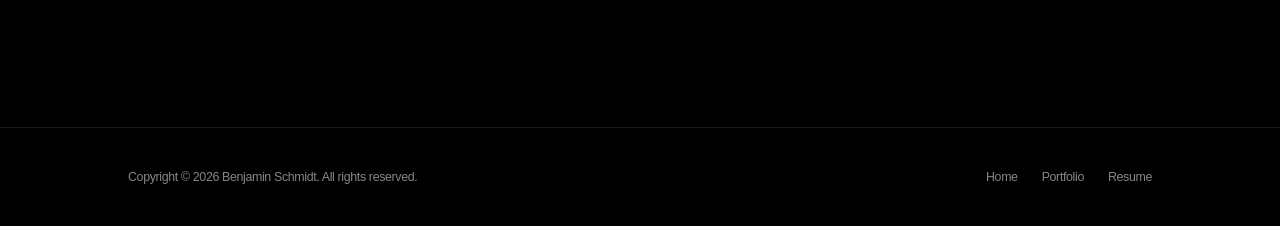
==== commit ca529c02: "Update portfolio.html" ====
--- a/portfolio.html
+++ b/portfolio.html
@@ -66,13 +66,13 @@
                         <div class="affiliation-item">
                             <span class="affiliation-text">Under the mentorship of researcher at</span>
                             <div class="affiliation-logo-wrapper">
-                                <img src="images/nasa_logo.png" alt="NASA Logo" class="affiliation-logo nasa-logo">
+                                <img src="nasa_logo.png" alt="NASA Logo" class="affiliation-logo nasa-logo">
                             </div>
                         </div>
                         <div class="affiliation-item">
                             <span class="affiliation-text">Presented at</span>
                             <div class="affiliation-logo-wrapper logo-mit-bg">
-                                <img src="images/mit_logo.png" alt="MIT Logo" class="affiliation-logo mit-logo">
+                                <img src="mit_logo.png" alt="MIT Logo" class="affiliation-logo mit-logo">
                             </div>
                         </div>
                     </div>
@@ -95,11 +95,11 @@
 
                 <div class="sample-info-grid" style="margin-bottom: 2rem;">
                     <div class="info-card" style="padding: 0; overflow: hidden;">
-                        <img src="images/dronephoto.png" alt="Drone"
+                        <img src="dronephoto.png" alt="Drone"
                             style="width: 100%; height: auto; display: block; border-radius: 12px;">
                     </div>
                     <div class="info-card" style="padding: 0; overflow: hidden;">
-                        <img src="images/ML_model.jpg" alt="ML"
+                        <img src="ML_model.jpg" alt="ML"
                             style="width: 100%; height: auto; display: block; border-radius: 12px;">
                     </div>
                 </div>
@@ -122,7 +122,7 @@
                 <!-- RoboDefect Photo Box (Larger size container) -->
                 <div class="sample-info-grid" style="margin-bottom: 2rem; grid-template-columns: 1fr;">
                     <div class="info-card" style="padding: 0; overflow: hidden; min-height: 450px;">
-                        <img src="images/poster.png" alt="RoboDefect Research Poster"
+                        <img src="poster.png" alt="RoboDefect Research Poster"
                             style="width: 100%; height: 100%; object-fit: cover; display: block; border-radius: 12px;">
                     </div>
                 </div>
@@ -143,11 +143,11 @@
 
                 <div class="sample-info-grid" style="margin-bottom: 2rem;">
                     <div class="info-card" style="padding: 0; overflow: hidden;">
-                        <img src="images/CircuitBoard.png" alt="Circuit Board"
+                        <img src="CircuitBoard.png" alt="Circuit Board"
                             style="width: 100%; height: auto; display: block; border-radius: 12px;">
                     </div>
                     <div class="info-card" style="padding: 0; overflow: hidden;">
-                        <img src="images/AttendApp.png" alt="Attendance App"
+                        <img src="AttendApp.png" alt="Attendance App"
                             style="width: 100%; height: auto; display: block; border-radius: 12px;">
                     </div>
                 </div>
@@ -165,7 +165,7 @@
 
                 <div class="sample-info-grid" style="margin-bottom: 2rem;">
                     <div class="info-card" style="padding: 0; overflow: hidden;">
-                        <img src="images/robot.png" alt="Robot"
+                        <img src="robot.png" alt="Robot"
                             style="width: 100%; height: auto; display: block; border-radius: 12px;">
                     </div>
                 </div>
@@ -436,4 +436,4 @@
     </script>
 </body>
 
-</html>+</html>
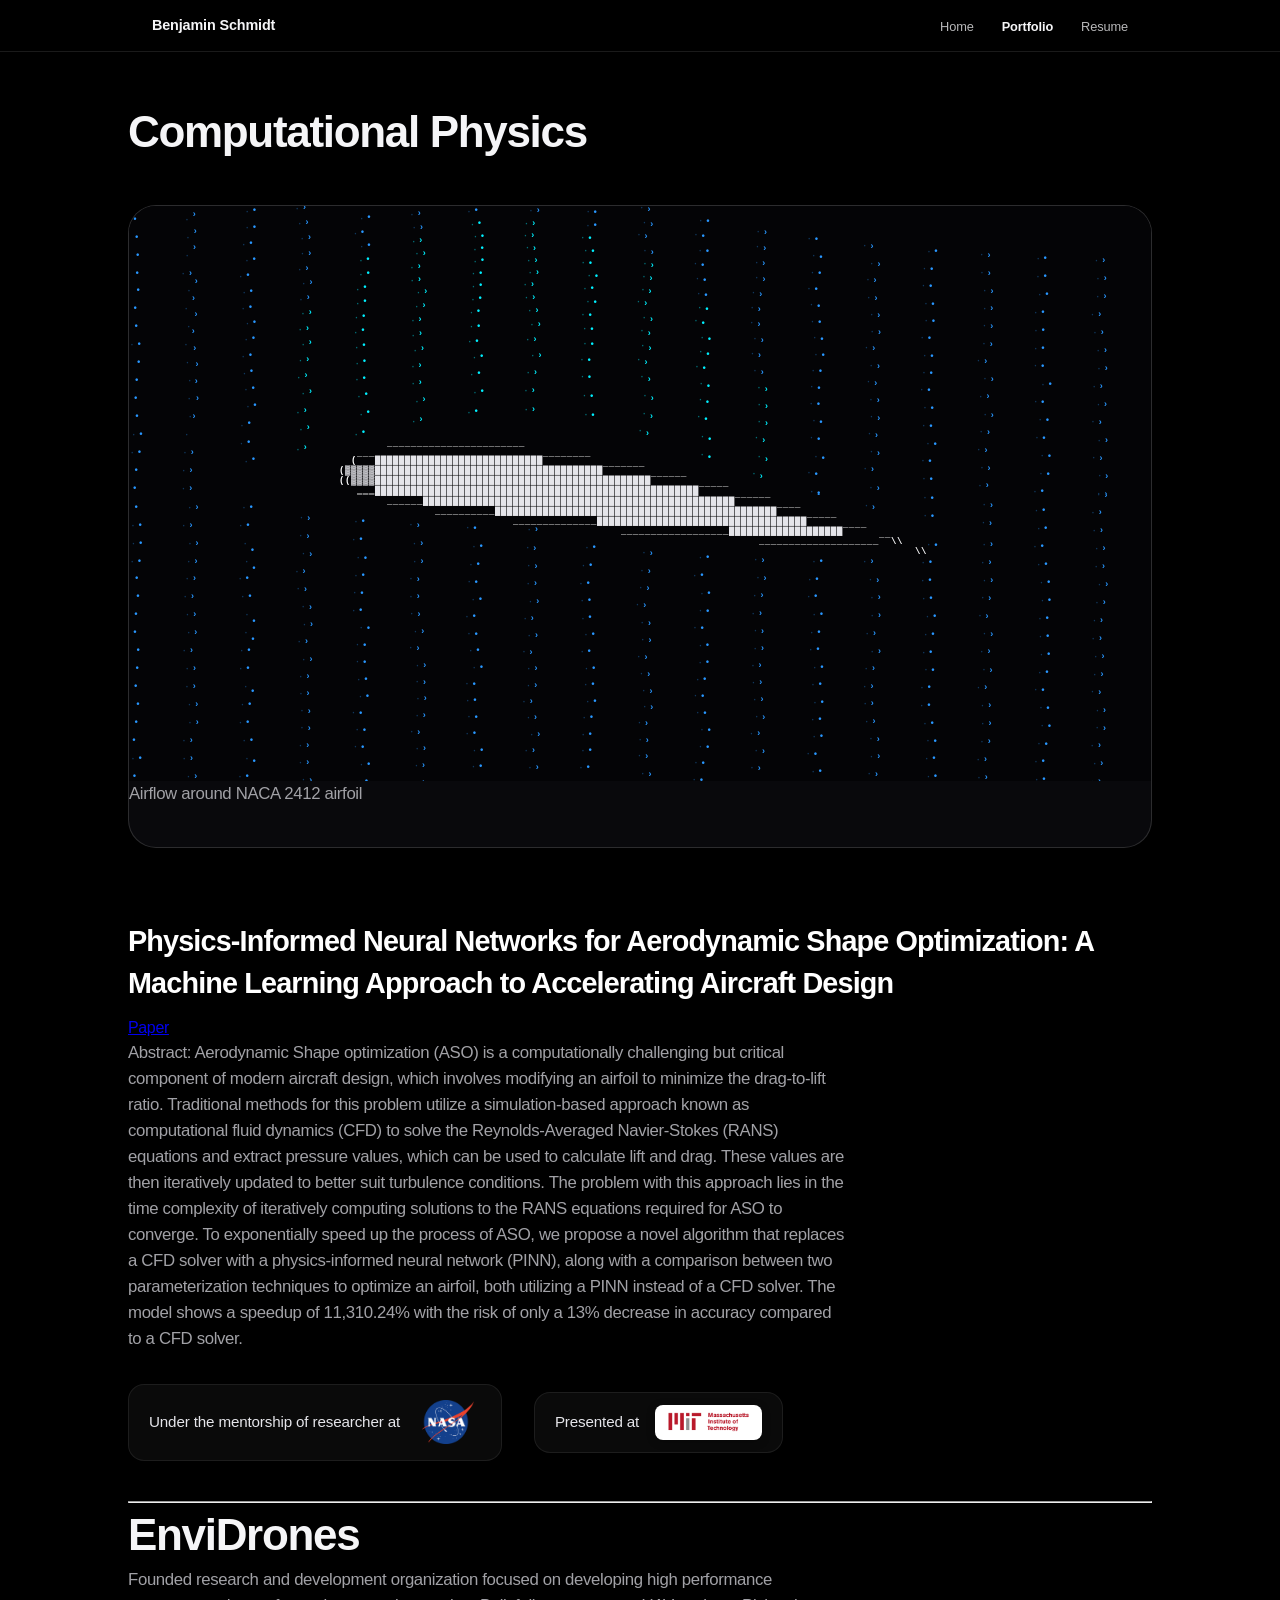
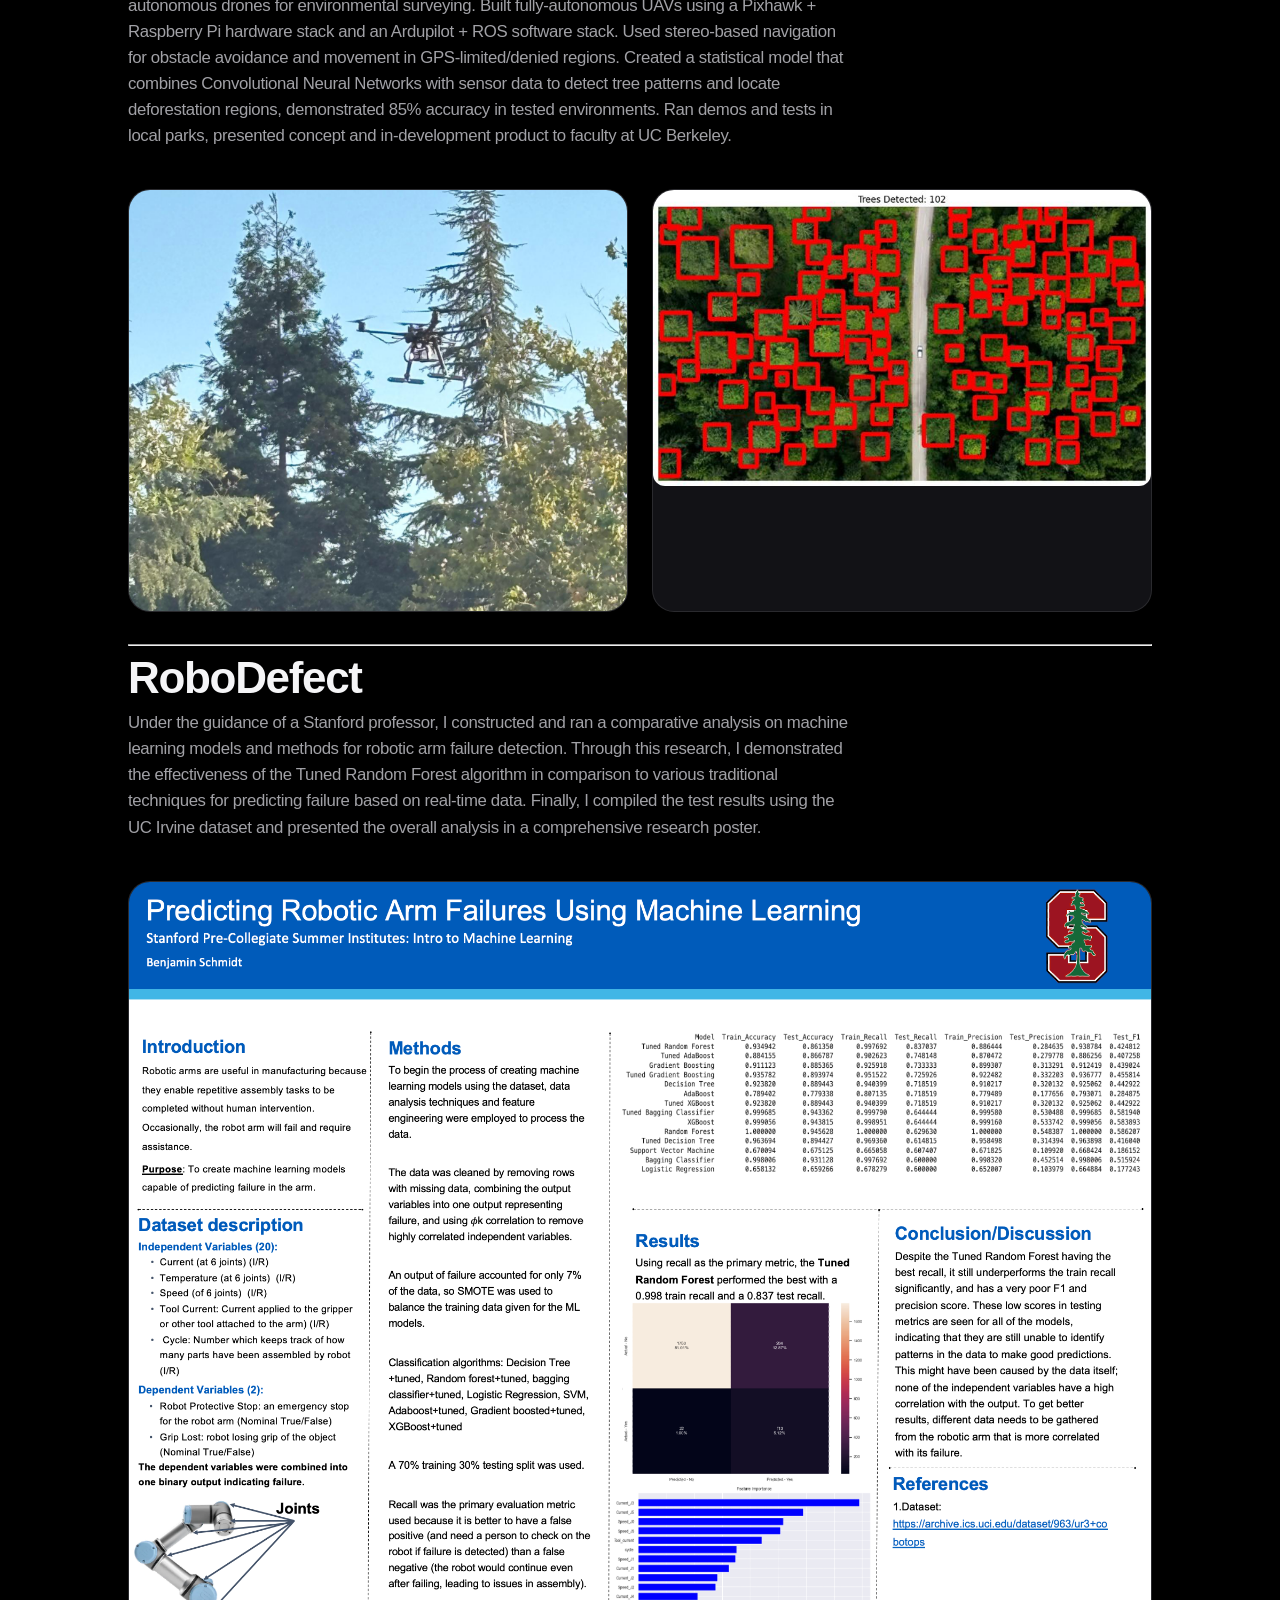
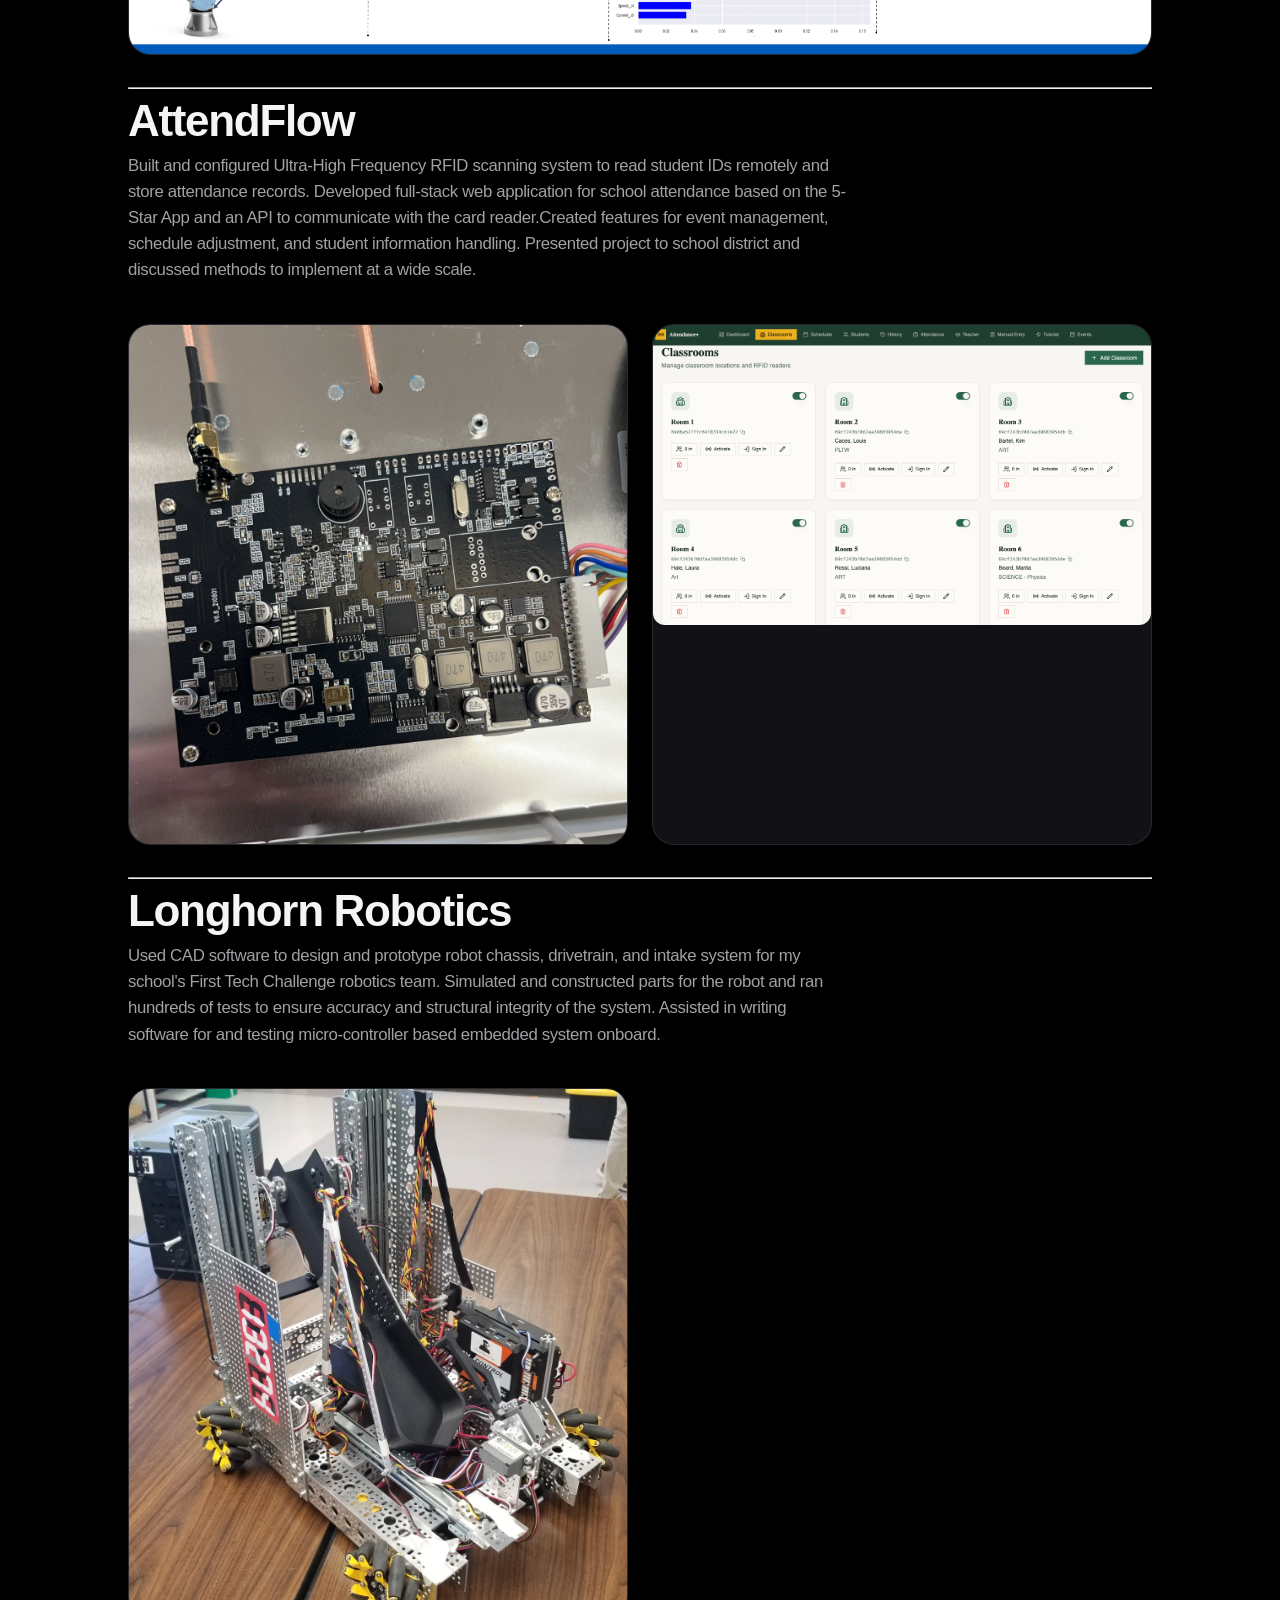
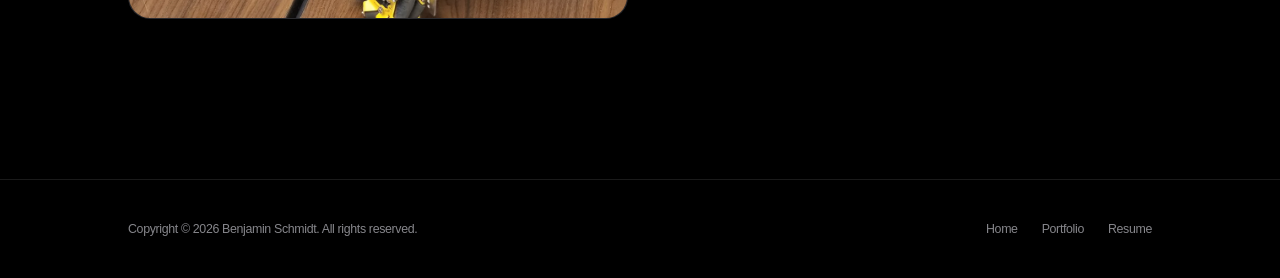
==== commit 4119ce35: "Update portfolio.html" ====
--- a/portfolio.html
+++ b/portfolio.html
@@ -86,9 +86,8 @@
                     <h1 class="apple-page-title">EnviDrones</h1>
                     <p class="sample-info-desc">
                         Founded research and development organization focused on developing high performance autonomous
-                        drones for environmental surveying. Created a statistical model that combines Convolutional
-                        Neural Networks with sensor data to detect tree patterns and deforestation. Built autonomous
-                        drones to test model across local parks for further testing. Presented concept and
+                        drones for environmental surveying. Built fully-autonomous UAVs using a Pixhawk + Raspberry Pi hardware stack and an Ardupilot + ROS software stack. Used stereo-based navigation for obstacle avoidance and movement in GPS-limited/denied regions. Created a statistical model that combines Convolutional
+                        Neural Networks with sensor data to detect tree patterns and locate deforestation regions, demonstrated 85% accuracy in tested environments. Ran demos and tests in local parks, presented concept and
                         in-development product to faculty at UC Berkeley.
                     </p>
                 </div>
